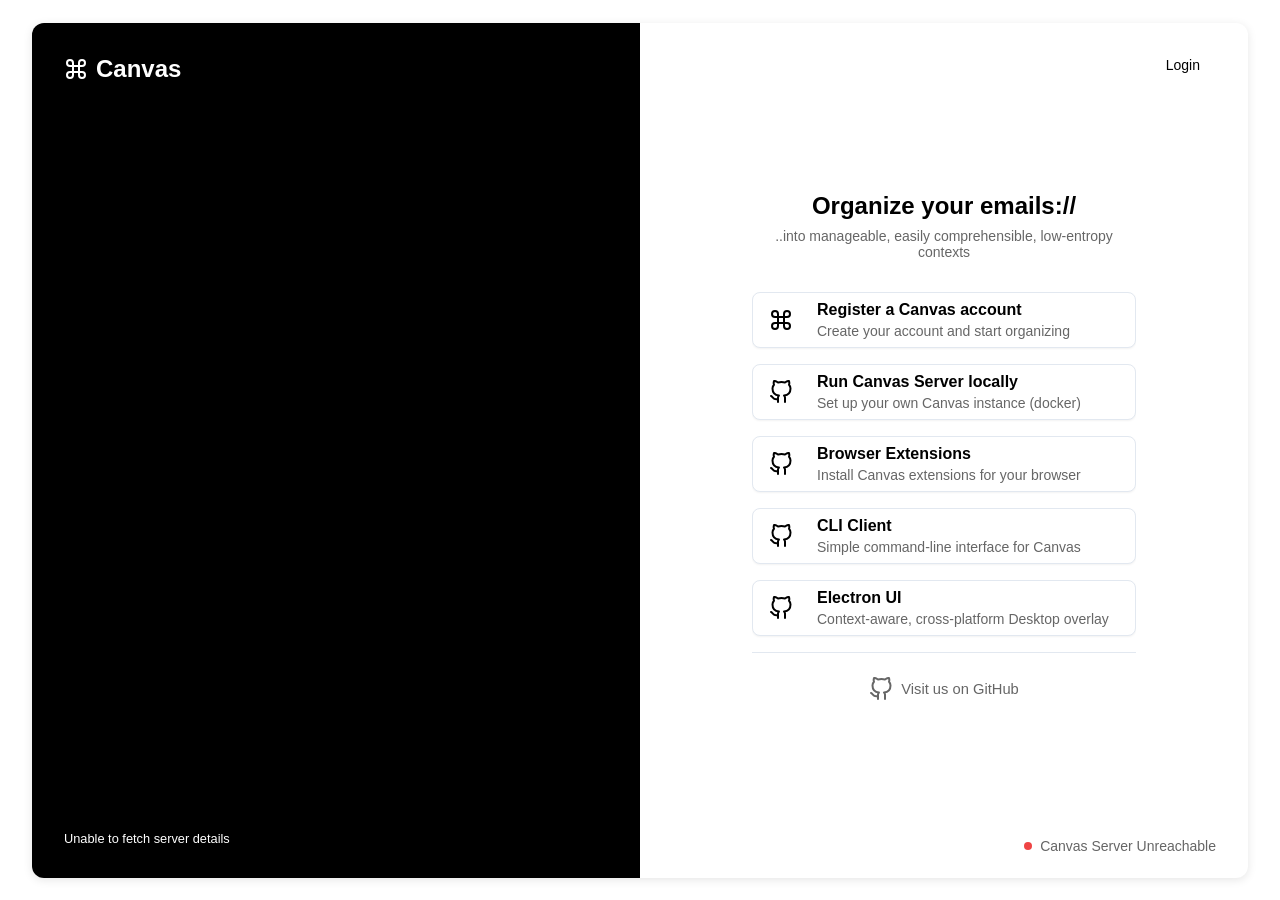
==== index.html @ fba9fa9c "adding server details tagline" ====
<!DOCTYPE html>
<html lang="en">
<head>
    <meta charset="UTF-8">
    <meta name="viewport" content="width=device-width, initial-scale=1.0">
    <title>Canvas | Contextualize your unstructured Universe!</title>
    <link rel="icon" type="image/x-icon" href="/images/favicon.ico">
    <link rel="manifest" href="/site.webmanifest">
    <link rel="apple-touch-icon" href="images/apple-touch-icon.png">
    <link rel="stylesheet" href="css/styles.css">
</head>
<body>
    <div class="container">
        <div class="card">
            <!-- Left side with logo and tagline -->
            <div class="card-left">
                <a href="/" class="logo-link">
                    <svg xmlns="http://www.w3.org/2000/svg" viewBox="0 0 24 24" fill="none" stroke="currentColor" stroke-width="2" stroke-linecap="round" stroke-linejoin="round" class="logo-icon"><path d="M15 6v12a3 3 0 1 0 3-3H6a3 3 0 1 0 3 3V6a3 3 0 1 0-3 3h12a3 3 0 1 0-3-3"></path></svg>
                    <span class="logo-text">Canvas</span>
                </a>
                <div class="tagline"></div>
            </div>

            <!-- Right side with content -->
            <div class="card-right">
                <a href="https://my.cnvs.ai/login" class="login-link" target="_blank" rel="noopener noreferrer">Login</a>
                <div class="content">
                    <div class="header">
                        <h1>Organize your <span id="loop">Universe://</span></h1>
                        <p class="subtitle">..into manageable, easily comprehensible, low-entropy contexts</p>
                    </div>

                    <div class="projects">
                        <a href="https://my.cnvs.ai/register" class="project-link" target="_blank" rel="noopener noreferrer">
                            <svg xmlns="http://www.w3.org/2000/svg" viewBox="0 0 24 24" fill="none" stroke="currentColor" stroke-width="2" stroke-linecap="round" stroke-linejoin="round" class="project-icon">
                                <path d="M15 6v12a3 3 0 1 0 3-3H6a3 3 0 1 0 3 3V6a3 3 0 1 0-3 3h12a3 3 0 1 0-3-3"></path>
                            </svg>
                            <div>
                                <h3>Register a Canvas account</h3>
                                <p>Create your account and start organizing</p>
                            </div>
                        </a>

                        <a href="https://github.com/canvas-ai/canvas-server" class="project-link" target="_blank" rel="noopener noreferrer">
                            <svg viewBox="0 0 24 24" class="project-icon" stroke="currentColor" fill="none" stroke-width="2" stroke-linecap="round" stroke-linejoin="round">
                                <path d="M9 19c-5 1.5-5-2.5-7-3m14 6v-3.87a3.37 3.37 0 0 0-.94-2.61c3.14-.35 6.44-1.54 6.44-7A5.44 5.44 0 0 0 20 4.77 5.07 5.07 0 0 0 19.91 1S18.73.65 16 2.48a13.38 13.38 0 0 0-7 0C6.27.65 5.09 1 5.09 1A5.07 5.07 0 0 0 5 4.77a5.44 5.44 0 0 0-1.5 3.78c0 5.42 3.3 6.61 6.44 7A3.37 3.37 0 0 0 9 18.13V22"></path>
                            </svg>
                            <div>
                                <h3>Run Canvas Server locally</h3>
                                <p>Set up your own Canvas instance (docker)</p>
                            </div>
                        </a>

                        <a href="https://github.com/canvas-ai/canvas-browser-extensions" class="project-link" target="_blank" rel="noopener noreferrer">
                            <svg viewBox="0 0 24 24" class="project-icon" stroke="currentColor" fill="none" stroke-width="2" stroke-linecap="round" stroke-linejoin="round">
                                <path d="M9 19c-5 1.5-5-2.5-7-3m14 6v-3.87a3.37 3.37 0 0 0-.94-2.61c3.14-.35 6.44-1.54 6.44-7A5.44 5.44 0 0 0 20 4.77 5.07 5.07 0 0 0 19.91 1S18.73.65 16 2.48a13.38 13.38 0 0 0-7 0C6.27.65 5.09 1 5.09 1A5.07 5.07 0 0 0 5 4.77a5.44 5.44 0 0 0-1.5 3.78c0 5.42 3.3 6.61 6.44 7A3.37 3.37 0 0 0 9 18.13V22"></path>
                            </svg>
                            <div>
                                <h3>Browser Extensions</h3>
                                <p>Install Canvas extensions for your browser</p>
                            </div>
                        </a>

                        <a href="https://github.com/canvas-ai/canvas-cli" class="project-link" target="_blank" rel="noopener noreferrer">
                            <svg viewBox="0 0 24 24" class="project-icon" stroke="currentColor" fill="none" stroke-width="2" stroke-linecap="round" stroke-linejoin="round">
                                <path d="M9 19c-5 1.5-5-2.5-7-3m14 6v-3.87a3.37 3.37 0 0 0-.94-2.61c3.14-.35 6.44-1.54 6.44-7A5.44 5.44 0 0 0 20 4.77 5.07 5.07 0 0 0 19.91 1S18.73.65 16 2.48a13.38 13.38 0 0 0-7 0C6.27.65 5.09 1 5.09 1A5.07 5.07 0 0 0 5 4.77a5.44 5.44 0 0 0-1.5 3.78c0 5.42 3.3 6.61 6.44 7A3.37 3.37 0 0 0 9 18.13V22"></path>
                            </svg>
                            <div>
                                <h3>CLI Client</h3>
                                <p>Simple command-line interface for Canvas</p>
                            </div>
                        </a>

                        <a href="https://github.com/canvas-ai/canvas-electron" class="project-link" target="_blank" rel="noopener noreferrer">
                            <svg viewBox="0 0 24 24" class="project-icon" stroke="currentColor" fill="none" stroke-width="2" stroke-linecap="round" stroke-linejoin="round">
                                <path d="M9 19c-5 1.5-5-2.5-7-3m14 6v-3.87a3.37 3.37 0 0 0-.94-2.61c3.14-.35 6.44-1.54 6.44-7A5.44 5.44 0 0 0 20 4.77 5.07 5.07 0 0 0 19.91 1S18.73.65 16 2.48a13.38 13.38 0 0 0-7 0C6.27.65 5.09 1 5.09 1A5.07 5.07 0 0 0 5 4.77a5.44 5.44 0 0 0-1.5 3.78c0 5.42 3.3 6.61 6.44 7A3.37 3.37 0 0 0 9 18.13V22"></path>
                            </svg>
                            <div>
                                <h3>Electron UI</h3>
                                <p>Context-aware, cross-platform Desktop overlay</p>
                            </div>
                        </a>
                    </div>
                    <hr class="projects-divider">
                    <a href="https://github.com/canvas-ai" target="_blank" class="github-link" rel="noopener noreferrer">
                        <svg viewBox="0 0 24 24" width="24" height="24" stroke="currentColor" fill="none" stroke-width="2" stroke-linecap="round" stroke-linejoin="round" class="github-icon">
                            <path d="M9 19c-5 1.5-5-2.5-7-3m14 6v-3.87a3.37 3.37 0 0 0-.94-2.61c3.14-.35 6.44-1.54 6.44-7A5.44 5.44 0 0 0 20 4.77 5.07 5.07 0 0 0 19.91 1S18.73.65 16 2.48a13.38 13.38 0 0 0-7 0C6.27.65 5.09 1 5.09 1A5.07 5.07 0 0 0 5 4.77a5.44 5.44 0 0 0-1.5 3.78c0 5.42 3.3 6.61 6.44 7A3.37 3.37 0 0 0 9 18.13V22"></path>
                        </svg>
                        <span class="gh-org">Visit us on GitHub</span>
                    </a>
                </div>
                <div class="status-indicator">
                    <span class="status-dot"></span>
                    <span class="status-text">...</span>
                </div>
            </div>
        </div>
    </div>
    <script>
        const headerArray = [
            'emails://',
            'contacts://',
            'notes://',
            'tabs://',
            'files://',
            'workspaces://',
            'workflows://',
            'Universe://',
        ];

        const headerLoopTimeout = 2;
        const headerLoopContainerID = 'loop'

        function headerLoop() {
            let currentIndex = 0;
            const loopElement = document.getElementById(headerLoopContainerID);

            function updateText() {
                // Fade out
                loopElement.style.opacity = '0';
                loopElement.style.transform = 'translateY(10px)';

                setTimeout(() => {
                    // Update text while invisible
                    loopElement.textContent = headerArray[currentIndex];

                    // Fade in
                    loopElement.style.opacity = '1';
                    loopElement.style.transform = 'translateY(0)';

                    // Update index for next iteration
                    currentIndex = (currentIndex + 1) % headerArray.length;

                    // Schedule next update
                    setTimeout(updateText, headerLoopTimeout * 900);
                }, 300); // Wait for fade out to complete
            }

            // Add CSS transitions
            loopElement.style.transition = 'opacity 0.3s ease-in-out, transform 0.3s ease-in-out';

            updateText();
        }

        // Start the header loop
        headerLoop();

        function checkStatus() {
            const dot = document.querySelector('.status-dot');
            const text = document.querySelector('.status-text');
            const tagline = document.querySelector('.tagline');

            fetch('https://my.cnvs.ai/rest/ping')
                .then(response => {
                    if (response.status == "ok") {
                        dot.className = 'status-dot online';
                        text.textContent = 'Canvas Server Online';
                        tagline.textContent = `${response?.productName} v${response?.version}`
                        // Check again in 10 seconds if online
                        setTimeout(checkStatus, 10000);
                    } else {
                        dot.className = 'status-dot offline';
                        text.textContent = 'Canvas Server Offline';
                        tagline.textContent = 'Unable to fetch server details'
                        // Check again in 5 seconds if offline
                        setTimeout(checkStatus, 5000);
                    }
                })
                .catch(error => {
                    dot.className = 'status-dot unreachable';
                    text.textContent = 'Canvas Server Unreachable';
                    tagline.textContent = 'Unable to fetch server details'
                    // Check again in 5 seconds if unreachable
                    setTimeout(checkStatus, 5000);
                });
        }

        // Initial check
        checkStatus();
    </script>
</body>
</html>
---- css/styles.css ----
* {
  margin: 0;
  padding: 0;
  box-sizing: border-box;
}

body {
  font-family: -apple-system, BlinkMacSystemFont, "Segoe UI", Roboto, "Helvetica Neue", Arial, sans-serif;
  min-height: 100vh;
  background-color: #fff;
}

.container {
  min-height: 100vh;
  width: 100%;
  display: flex;
  align-items: center;
  justify-content: center;
  padding: 0;
}

.card {
  display: flex;
  width: 95vw;
  height: 95vh;
  background: #fff;
  border-radius: 0;
  box-shadow: none;
  overflow: hidden;
}

@media (min-width: 768px) {
  .container {
    padding: 1rem;
  }
  .card {
    border-radius: 0.75rem;
    box-shadow: 0 2px 10px rgba(0, 0, 0, 0.1);
  }
}

.card-left {
  display: none;
  width: 50%;
  background: #000;
  position: relative;
  color: #fff;
  padding: 2rem;
}

@media (min-width: 768px) {
  .card-left {
      display: block;
  }
}

.logo-link {
  display: flex;
  align-items: center;
  text-decoration: none;
  color: #fff;
  font-weight: bold;
  position: absolute;
  top: 2rem;
  left: 2rem;
}

.logo-icon {
  width: 1.5rem;
  height: 1.5rem;
  margin-right: 0.5rem;
}

.logo-text {
  font-size: 1.5rem;
}

.tagline {
  position: absolute;
  bottom: 2rem;
  left: 2rem;
  font-size: 0.8rem;
  max-width: 80%;
}

.card-right {
  max-width: 100%;
  position: relative;
  flex: 1;
  display: flex;
  flex-direction: column;
  justify-content: center;
  padding: 1rem;
}

.content {
  max-width: 24rem;
  margin: 0 auto;
  width: 100%;
  overflow-y: auto;
  max-height: 80vh;
}

.header {
  text-align: center;
  margin-bottom: 2rem;
}

h1 {
  font-size: 1.5rem;
  font-weight: 600;
  margin-bottom: 0.5rem;
}

.subtitle {
  color: #666;
  font-size: 0.875rem;
}

.projects {
  display: flex;
  flex-direction: column;
  gap: 1rem;
}

.project-link {
  display: flex;
  align-items: center;
  gap: 0.5rem;
  padding: 0.5rem 1rem;
  text-decoration: none;
  color: #000;
  font-size: 0.875rem;
  font-weight: 500;
  white-space: normal;
  border-radius: 0.375rem;
  border: 1px solid #e2e8f0;
  background-color: #fff;
  box-shadow: 0 1px 2px 0 rgba(0, 0, 0, 0.05);
  border-radius: 0.5rem;
  transition: all 0.2s;
}

.project-link:hover {
  background-color: hsl(240 4.8% 95.9%);  /* Accent background color */
  color: #000;  /* Accent foreground color */
}

.project-link:focus-visible {
  outline: none;
  box-shadow: 0 0 0 1px #e2e8f0;
}

.project-link:disabled {
  pointer-events: none;
  opacity: 0.5;
}

.project-icon {
  width: 1.5rem;
  height: 1.5rem;
  margin-right: 1rem;
  flex-shrink: 0;
}

.project-link h3 {
  font-size: 1rem;
  font-weight: 600;
  margin-bottom: 0.25rem;
  word-wrap: break-word;
  overflow-wrap: break-word;
}

.project-link p {
  font-size: 0.875rem;
  color: #666;
  margin: 0;
  word-wrap: break-word;
  overflow-wrap: break-word;
}

.project-link div {
  display: flex;
  flex-direction: column;
  max-width: 100%;
}

.tools-container {
  display: grid;
  gap: 0.5rem;
  margin-top: 0.5rem;
}

@media (min-width: 640px) {
  .tools-container {
    grid-template-columns: 1fr 1fr;
  }
}

.tool-link {
  height: 100%;
}

.projects-divider {
    margin: 1rem 0;
    border: 0;
    border-top: 1px solid #e2e8f0;
}

.github-link {
    display: flex;
    align-items: center;
    justify-content: center;
    gap: 0.5rem;
    text-decoration: none;
    color: #666;
    padding: 0.5rem;
    transition: color 0.2s;
}

.github-link:hover {
    color: #000;
}

.github-icon {
    width: 1.5rem;
    height: 1.5rem;
}

.login-link {
    position: absolute;
    top: 0.5rem;
    right: 2rem;
    text-decoration: none;
    color: #000;
    font-weight: 500;
    font-size: 0.875rem;
    transition: all 0.2s;

    /* New styles converted from Tailwind */
    display: inline-flex;
    align-items: center;
    justify-content: center;
    gap: 0.5rem;
    white-space: nowrap;
    border-radius: 0.375rem;
    height: 2.25rem;
    padding: 0.5rem 1rem;
}

.login-link:hover {
    background-color: hsl(240 4.8% 95.9%);  /* Default accent color, adjust as needed */
}

.login-link:focus-visible {
    outline: none;
    box-shadow: 0 0 0 1px #e2e8f0;
}

.login-link:disabled {
    pointer-events: none;
    opacity: 0.5;
}

.login-link svg {
    pointer-events: none;
    width: 1rem;
    height: 1rem;
    flex-shrink: 0;
}

.status-indicator {
    position: absolute;
    bottom: 0.5rem;
    right: 2rem;
    display: flex;
    align-items: center;
    gap: 0.5rem;
    font-size: 0.875rem;
    color: #666;
}


@media (min-width: 768px) {
  .status-indicator {
    bottom: 1.5rem;
  }
  .login-link {
      top: 1.5rem;
  }
}

.status-dot {
    width: 8px;
    height: 8px;
    border-radius: 50%;
    background-color: #999;
}

.status-dot.online {
    background-color: #22c55e;
}

.status-dot.offline {
  background-color: #f97316;
}

.status-dot.unreachable {
  background-color: #ef4444;
}

#loop {
  display: inline-block;
  opacity: 1;
  transform: translateY(0);
}

.gh-org {
  font-size: 0.92rem;
}
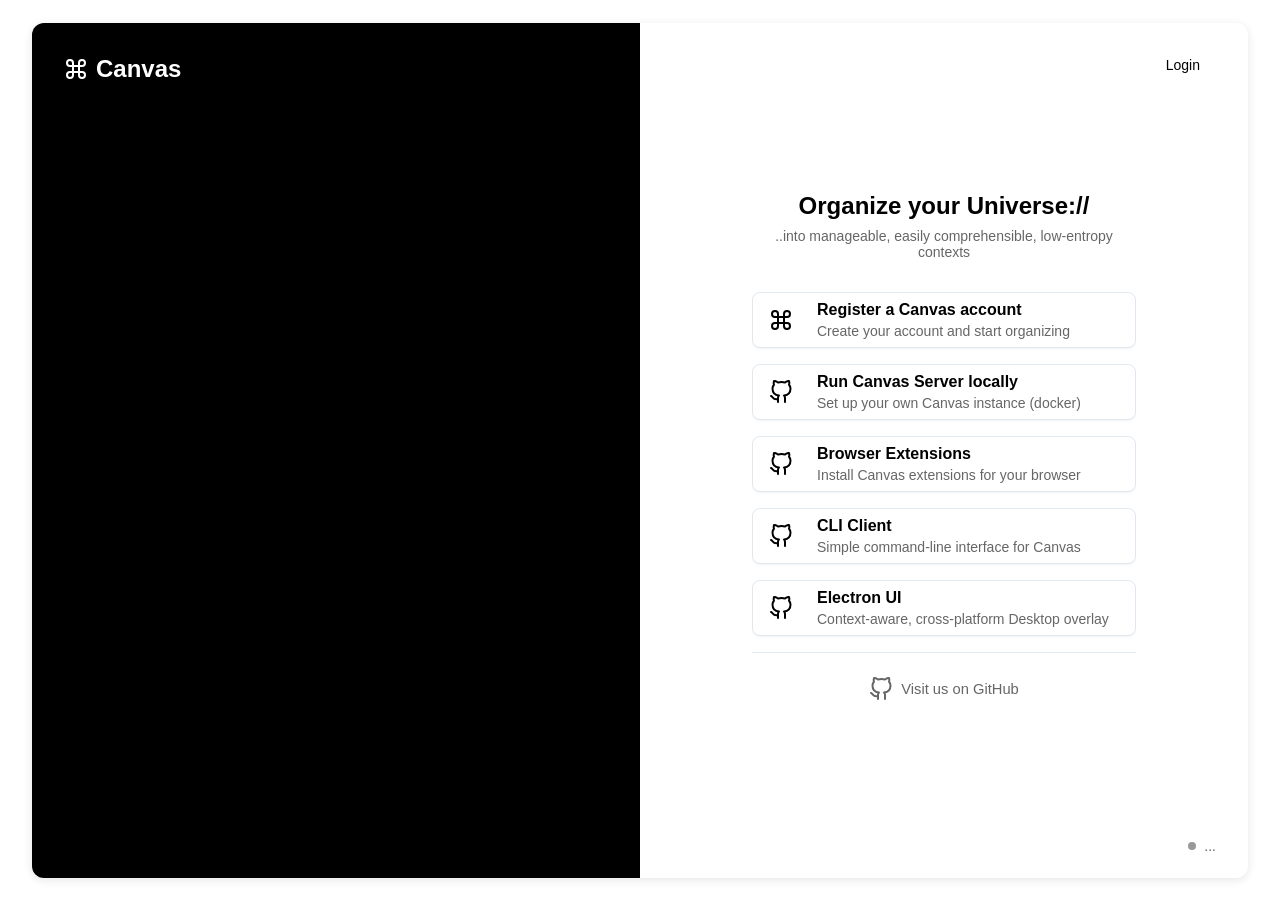
==== commit 48416880: "bling-bling .1" ====
--- a/index.html
+++ b/index.html
@@ -13,7 +13,7 @@
     <div class="container">
         <div class="card">
             <!-- Left side with logo and tagline -->
-            <div class="card-left">
+            <div class="card-left" id="particles-js">
                 <a href="/" class="logo-link">
                     <svg xmlns="http://www.w3.org/2000/svg" viewBox="0 0 24 24" fill="none" stroke="currentColor" stroke-width="2" stroke-linecap="round" stroke-linejoin="round" class="logo-icon"><path d="M15 6v12a3 3 0 1 0 3-3H6a3 3 0 1 0 3 3V6a3 3 0 1 0-3 3h12a3 3 0 1 0-3-3"></path></svg>
                     <span class="logo-text">Canvas</span>
@@ -96,7 +96,12 @@
             </div>
         </div>
     </div>
+    <script src="/js/particles.min.js"></script>
     <script>
+        particlesJS.load('particles-js', 'js/particles.config.json', function() {
+            console.log('callback - particles-js config loaded');
+        });
+
         const headerArray = [
             'emails://',
             'contacts://',
@@ -151,28 +156,29 @@
             const tagline = document.querySelector('.tagline');
 
             fetch('https://my.cnvs.ai/rest/ping')
-                .then(response => {
-                    if (response.status == "ok") {
-                        dot.className = 'status-dot online';
-                        text.textContent = 'Canvas Server Online';
-                        tagline.textContent = `${response?.productName} v${response?.version}`
-                        // Check again in 10 seconds if online
-                        setTimeout(checkStatus, 10000);
-                    } else {
-                        dot.className = 'status-dot offline';
-                        text.textContent = 'Canvas Server Offline';
-                        tagline.textContent = 'Unable to fetch server details'
-                        // Check again in 5 seconds if offline
-                        setTimeout(checkStatus, 5000);
-                    }
-                })
-                .catch(error => {
-                    dot.className = 'status-dot unreachable';
-                    text.textContent = 'Canvas Server Unreachable';
-                    tagline.textContent = 'Unable to fetch server details'
-                    // Check again in 5 seconds if unreachable
+            .then(response => response.json())  // Parse the JSON response
+            .then(data => {
+                if (data.status === 'ok') {
+                    dot.className = 'status-dot online';
+                    text.textContent = 'Canvas Server Online';
+                    tagline.textContent = `${data.productName} v${data.version}`;
+                    // Check again in 10 seconds if online
+                    setTimeout(checkStatus, 10000);
+                } else {
+                    dot.className = 'status-dot offline';
+                    text.textContent = 'Canvas Server Offline';
+                    tagline.textContent = 'Unable to fetch server details';
+                    // Check again in 5 seconds if offline
                     setTimeout(checkStatus, 5000);
-                });
+                }
+            })
+            .catch(error => {
+                dot.className = 'status-dot unreachable';
+                text.textContent = 'Canvas Server Unreachable';
+                tagline.textContent = 'Unable to fetch server details';
+                // Check again in 5 seconds if unreachable
+                setTimeout(checkStatus, 5000);
+            });
         }
 
         // Initial check
--- a/css/styles.css
+++ b/css/styles.css
@@ -46,6 +46,7 @@
   position: relative;
   color: #fff;
   padding: 2rem;
+  padding-right: 0;
 }
 
 @media (min-width: 768px) {
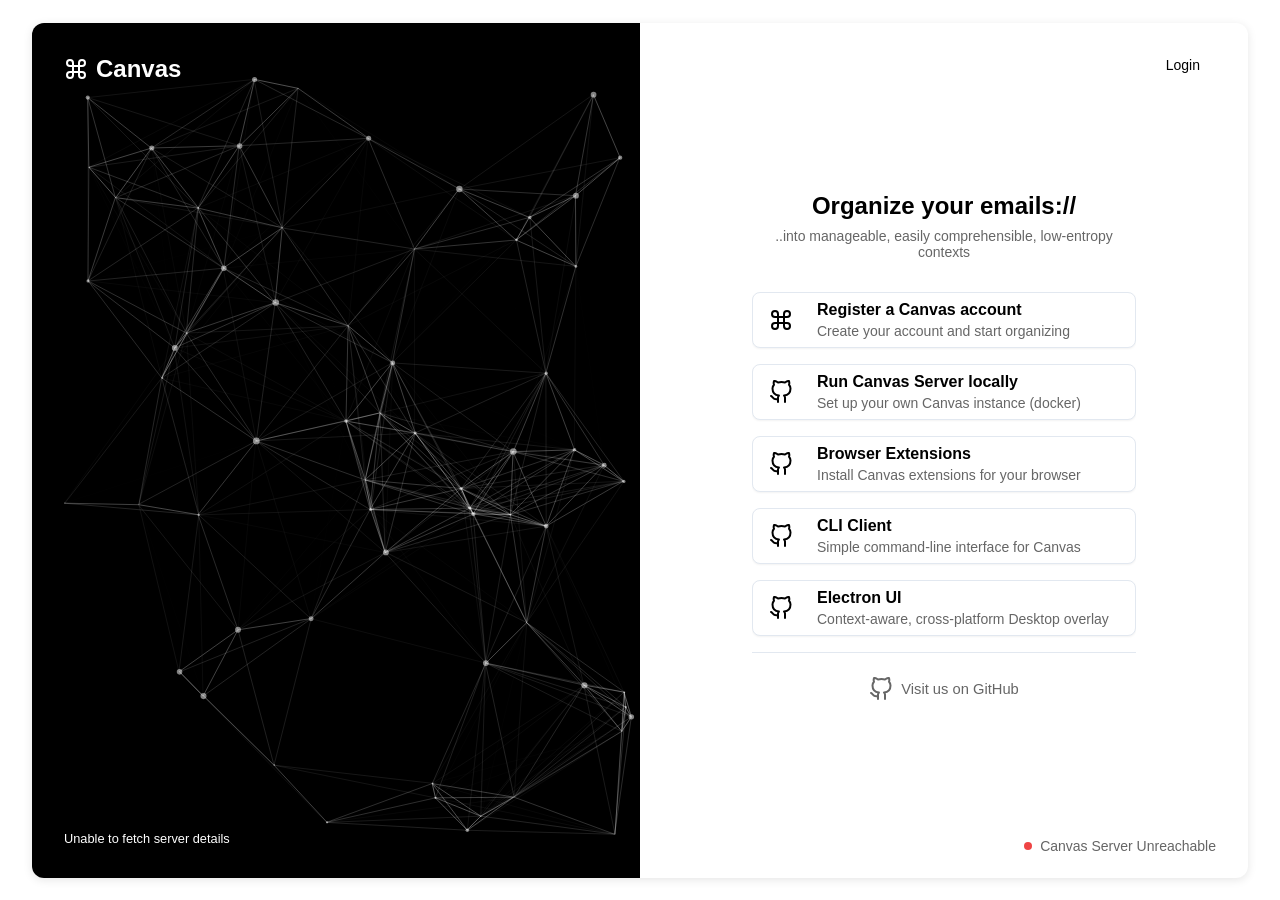
==== commit 9cfe2cfc: "bling-bling .2" ====
--- a/index.html
+++ b/index.html
@@ -113,7 +113,7 @@
             'Universe://',
         ];
 
-        const headerLoopTimeout = 2;
+        const headerLoopTimeout = 3;
         const headerLoopContainerID = 'loop'
 
         function headerLoop() {
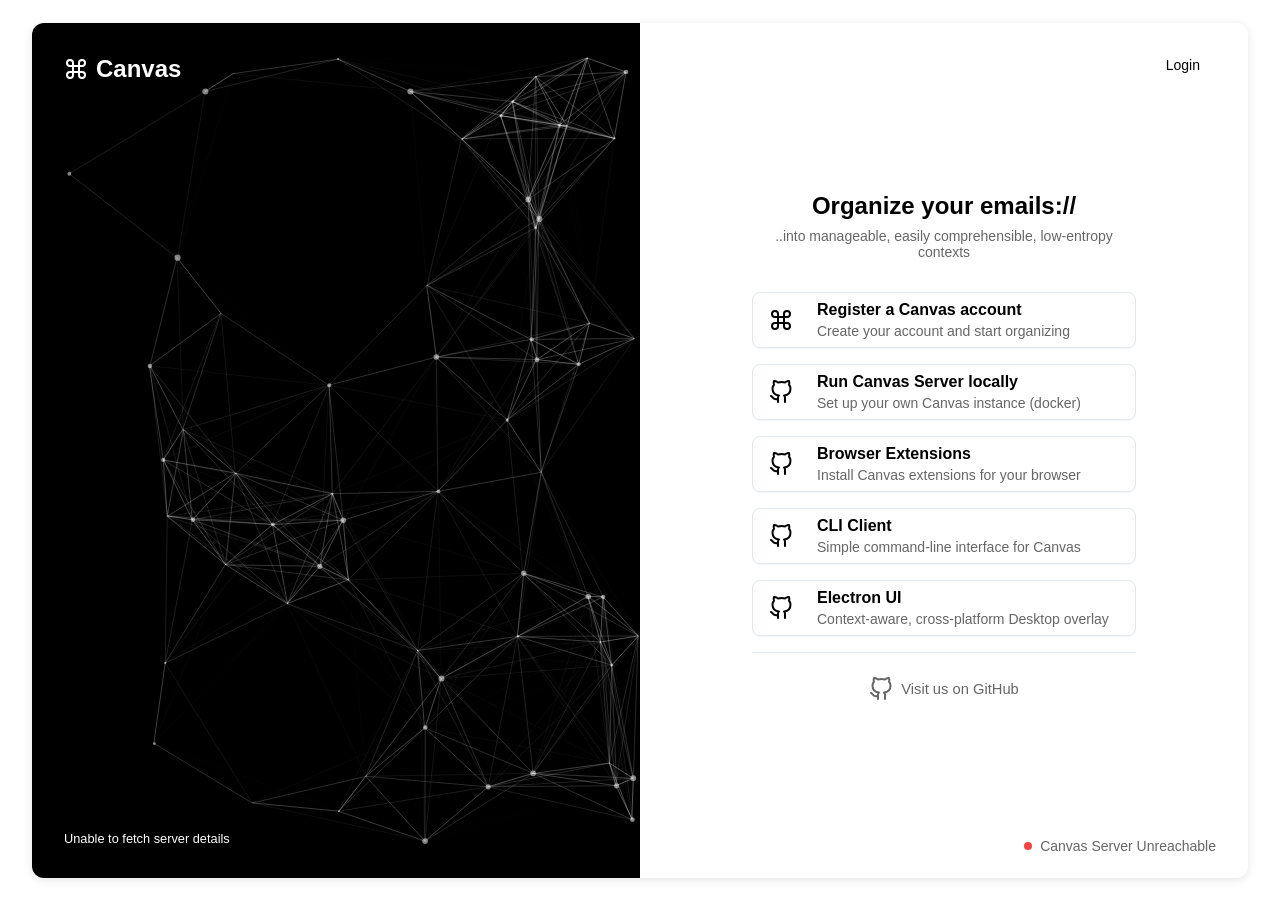
==== commit b888c4c5: "qf favicon" ====
--- a/index.html
+++ b/index.html
@@ -4,7 +4,7 @@
     <meta charset="UTF-8">
     <meta name="viewport" content="width=device-width, initial-scale=1.0">
     <title>Canvas | Contextualize your unstructured Universe!</title>
-    <link rel="icon" type="image/x-icon" href="/images/favicon.ico">
+    <link rel="icon" type="image/png" href="/images/favicon.png">
     <link rel="manifest" href="/site.webmanifest">
     <link rel="apple-touch-icon" href="images/apple-touch-icon.png">
     <link rel="stylesheet" href="css/styles.css">
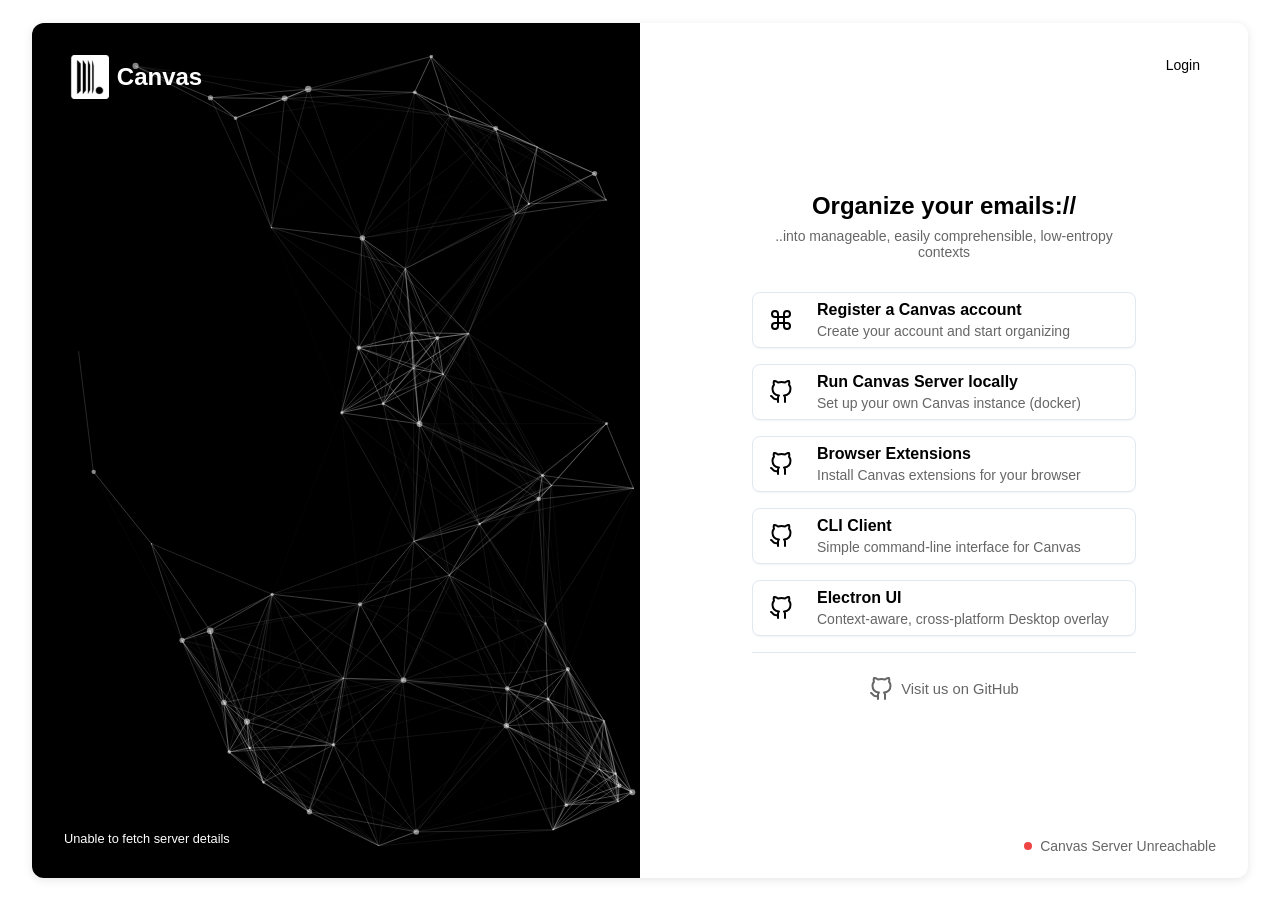
==== commit 121eef8d: "logo update" ====
--- a/index.html
+++ b/index.html
@@ -15,7 +15,7 @@
             <!-- Left side with logo and tagline -->
             <div class="card-left" id="particles-js">
                 <a href="/" class="logo-link">
-                    <svg xmlns="http://www.w3.org/2000/svg" viewBox="0 0 24 24" fill="none" stroke="currentColor" stroke-width="2" stroke-linecap="round" stroke-linejoin="round" class="logo-icon"><path d="M15 6v12a3 3 0 1 0 3-3H6a3 3 0 1 0 3 3V6a3 3 0 1 0-3 3h12a3 3 0 1 0-3-3"></path></svg>
+                    <img src="images/logo-wr_64x64.png" alt="Canvas Logo" class="logo-icon">
                     <span class="logo-text">Canvas</span>
                 </a>
                 <div class="tagline"></div>
--- a/css/styles.css
+++ b/css/styles.css
@@ -67,8 +67,8 @@
 }
 
 .logo-icon {
-  width: 1.5rem;
-  height: 1.5rem;
+  width: 2.8rem;
+  height: 2.8rem;
   margin-right: 0.5rem;
 }
 
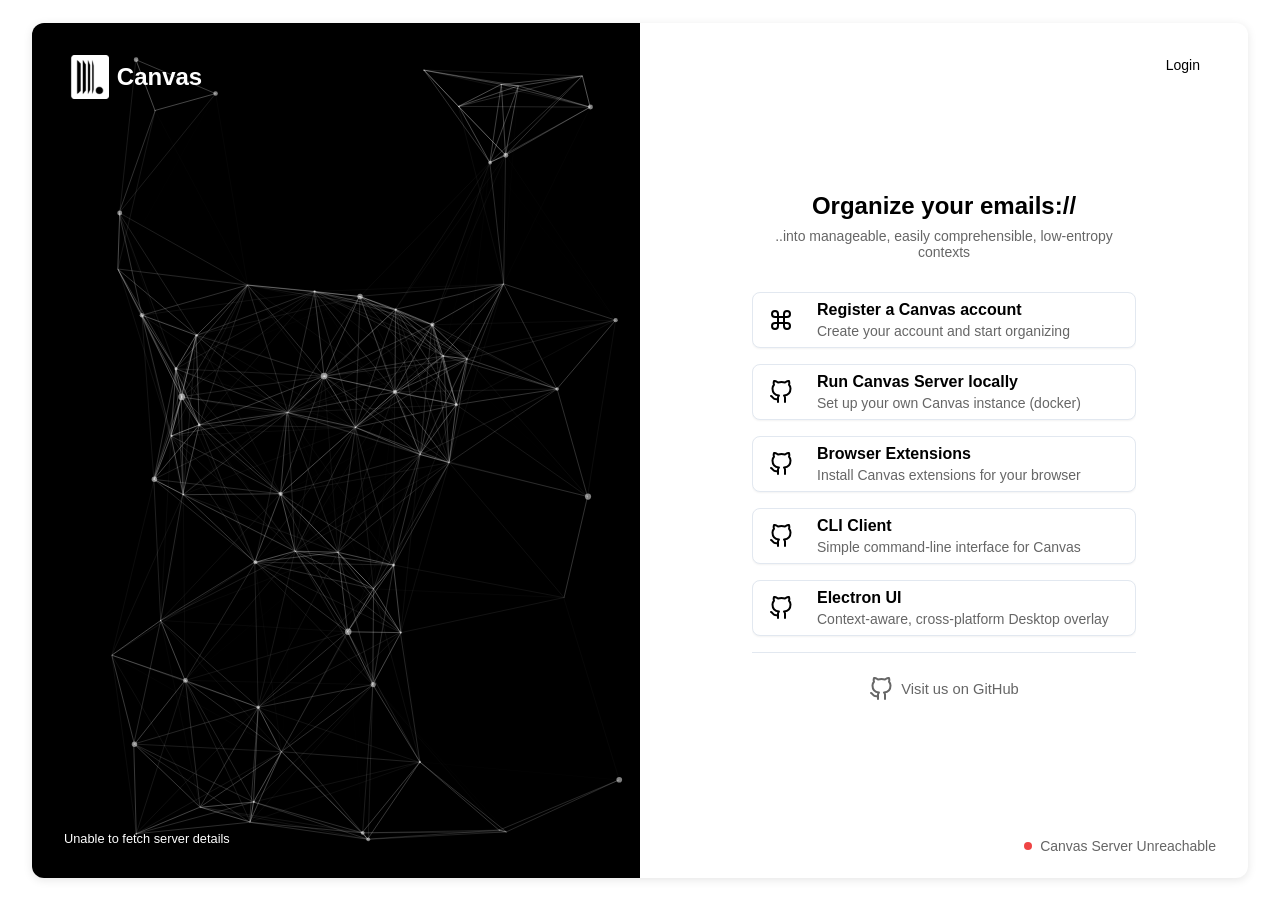
==== commit 14dec380: "ping qf" ====
--- a/index.html
+++ b/index.html
@@ -155,13 +155,14 @@
             const text = document.querySelector('.status-text');
             const tagline = document.querySelector('.tagline');
 
-            fetch('https://my.cnvs.ai/rest/ping')
+            fetch('https://my.cnvs.ai/rest/v2/ping')
             .then(response => response.json())  // Parse the JSON response
             .then(data => {
-                if (data.status === 'ok') {
+                console.log(data);
+                if (data.status === 'success' && data.statusCode === 200) {
                     dot.className = 'status-dot online';
                     text.textContent = 'Canvas Server Online';
-                    tagline.textContent = `${data.productName} v${data.version}`;
+                    tagline.textContent = `${data.payload.appName} v${data.payload.version}`;
                     // Check again in 10 seconds if online
                     setTimeout(checkStatus, 10000);
                 } else {
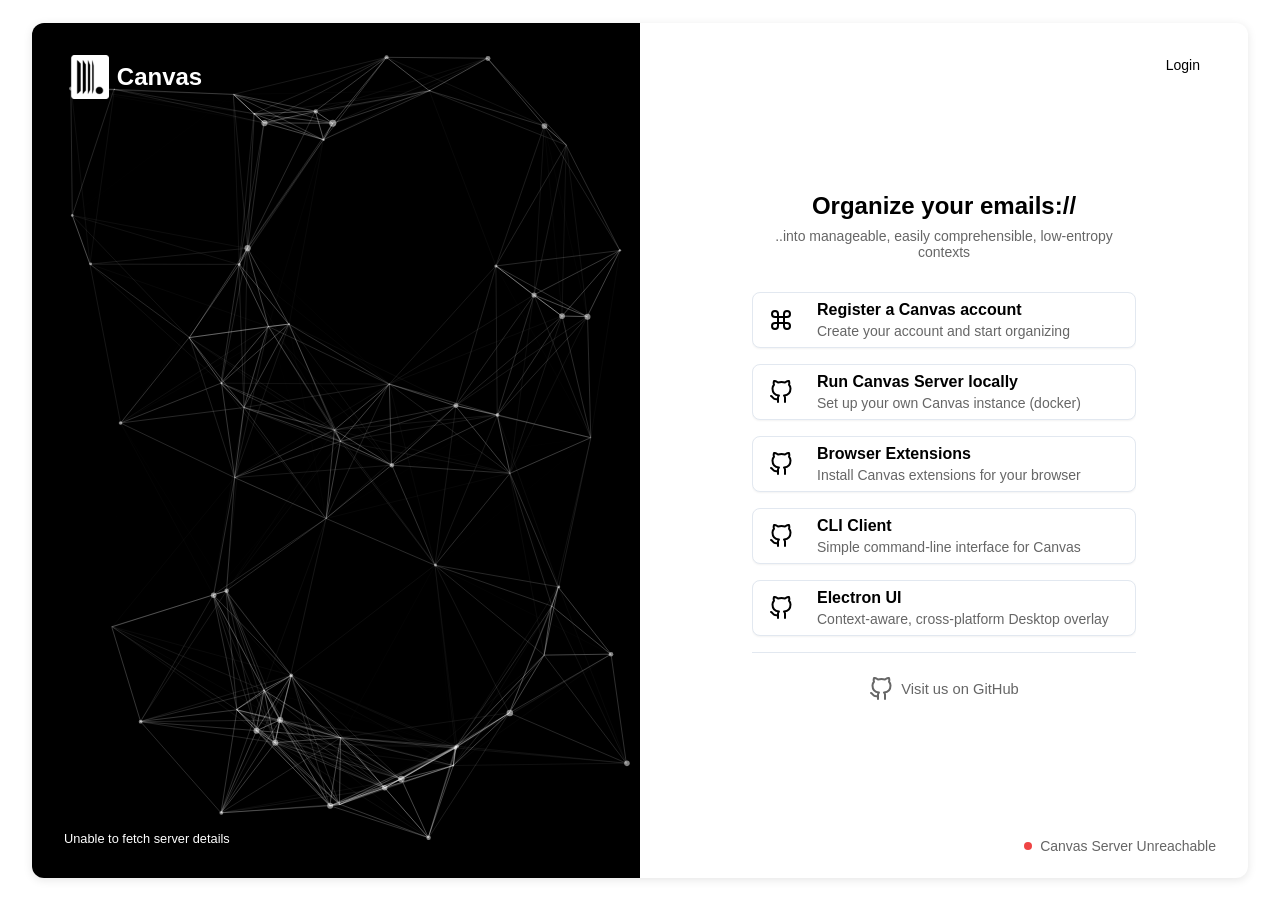
==== commit 38ad428f: "url change" ====
--- a/index.html
+++ b/index.html
@@ -41,7 +41,7 @@
                             </div>
                         </a>
 
-                        <a href="https://github.com/canvas-ai/canvas-server" class="project-link" target="_blank" rel="noopener noreferrer">
+                        <a href="https://github.com/canvas-ui/canvas-server" class="project-link" target="_blank" rel="noopener noreferrer">
                             <svg viewBox="0 0 24 24" class="project-icon" stroke="currentColor" fill="none" stroke-width="2" stroke-linecap="round" stroke-linejoin="round">
                                 <path d="M9 19c-5 1.5-5-2.5-7-3m14 6v-3.87a3.37 3.37 0 0 0-.94-2.61c3.14-.35 6.44-1.54 6.44-7A5.44 5.44 0 0 0 20 4.77 5.07 5.07 0 0 0 19.91 1S18.73.65 16 2.48a13.38 13.38 0 0 0-7 0C6.27.65 5.09 1 5.09 1A5.07 5.07 0 0 0 5 4.77a5.44 5.44 0 0 0-1.5 3.78c0 5.42 3.3 6.61 6.44 7A3.37 3.37 0 0 0 9 18.13V22"></path>
                             </svg>
@@ -51,7 +51,7 @@
                             </div>
                         </a>
 
-                        <a href="https://github.com/canvas-ai/canvas-browser-extensions" class="project-link" target="_blank" rel="noopener noreferrer">
+                        <a href="https://github.com/canvas-ui/canvas-browser-extensions" class="project-link" target="_blank" rel="noopener noreferrer">
                             <svg viewBox="0 0 24 24" class="project-icon" stroke="currentColor" fill="none" stroke-width="2" stroke-linecap="round" stroke-linejoin="round">
                                 <path d="M9 19c-5 1.5-5-2.5-7-3m14 6v-3.87a3.37 3.37 0 0 0-.94-2.61c3.14-.35 6.44-1.54 6.44-7A5.44 5.44 0 0 0 20 4.77 5.07 5.07 0 0 0 19.91 1S18.73.65 16 2.48a13.38 13.38 0 0 0-7 0C6.27.65 5.09 1 5.09 1A5.07 5.07 0 0 0 5 4.77a5.44 5.44 0 0 0-1.5 3.78c0 5.42 3.3 6.61 6.44 7A3.37 3.37 0 0 0 9 18.13V22"></path>
                             </svg>
@@ -61,7 +61,7 @@
                             </div>
                         </a>
 
-                        <a href="https://github.com/canvas-ai/canvas-cli" class="project-link" target="_blank" rel="noopener noreferrer">
+                        <a href="https://github.com/canvas-ui/canvas-cli" class="project-link" target="_blank" rel="noopener noreferrer">
                             <svg viewBox="0 0 24 24" class="project-icon" stroke="currentColor" fill="none" stroke-width="2" stroke-linecap="round" stroke-linejoin="round">
                                 <path d="M9 19c-5 1.5-5-2.5-7-3m14 6v-3.87a3.37 3.37 0 0 0-.94-2.61c3.14-.35 6.44-1.54 6.44-7A5.44 5.44 0 0 0 20 4.77 5.07 5.07 0 0 0 19.91 1S18.73.65 16 2.48a13.38 13.38 0 0 0-7 0C6.27.65 5.09 1 5.09 1A5.07 5.07 0 0 0 5 4.77a5.44 5.44 0 0 0-1.5 3.78c0 5.42 3.3 6.61 6.44 7A3.37 3.37 0 0 0 9 18.13V22"></path>
                             </svg>
@@ -71,7 +71,7 @@
                             </div>
                         </a>
 
-                        <a href="https://github.com/canvas-ai/canvas-electron" class="project-link" target="_blank" rel="noopener noreferrer">
+                        <a href="https://github.com/canvas-ui/canvas-electron" class="project-link" target="_blank" rel="noopener noreferrer">
                             <svg viewBox="0 0 24 24" class="project-icon" stroke="currentColor" fill="none" stroke-width="2" stroke-linecap="round" stroke-linejoin="round">
                                 <path d="M9 19c-5 1.5-5-2.5-7-3m14 6v-3.87a3.37 3.37 0 0 0-.94-2.61c3.14-.35 6.44-1.54 6.44-7A5.44 5.44 0 0 0 20 4.77 5.07 5.07 0 0 0 19.91 1S18.73.65 16 2.48a13.38 13.38 0 0 0-7 0C6.27.65 5.09 1 5.09 1A5.07 5.07 0 0 0 5 4.77a5.44 5.44 0 0 0-1.5 3.78c0 5.42 3.3 6.61 6.44 7A3.37 3.37 0 0 0 9 18.13V22"></path>
                             </svg>
@@ -82,7 +82,7 @@
                         </a>
                     </div>
                     <hr class="projects-divider">
-                    <a href="https://github.com/canvas-ai" target="_blank" class="github-link" rel="noopener noreferrer">
+                    <a href="https://github.com/canvas-ui" target="_blank" class="github-link" rel="noopener noreferrer">
                         <svg viewBox="0 0 24 24" width="24" height="24" stroke="currentColor" fill="none" stroke-width="2" stroke-linecap="round" stroke-linejoin="round" class="github-icon">
                             <path d="M9 19c-5 1.5-5-2.5-7-3m14 6v-3.87a3.37 3.37 0 0 0-.94-2.61c3.14-.35 6.44-1.54 6.44-7A5.44 5.44 0 0 0 20 4.77 5.07 5.07 0 0 0 19.91 1S18.73.65 16 2.48a13.38 13.38 0 0 0-7 0C6.27.65 5.09 1 5.09 1A5.07 5.07 0 0 0 5 4.77a5.44 5.44 0 0 0-1.5 3.78c0 5.42 3.3 6.61 6.44 7A3.37 3.37 0 0 0 9 18.13V22"></path>
                         </svg>
